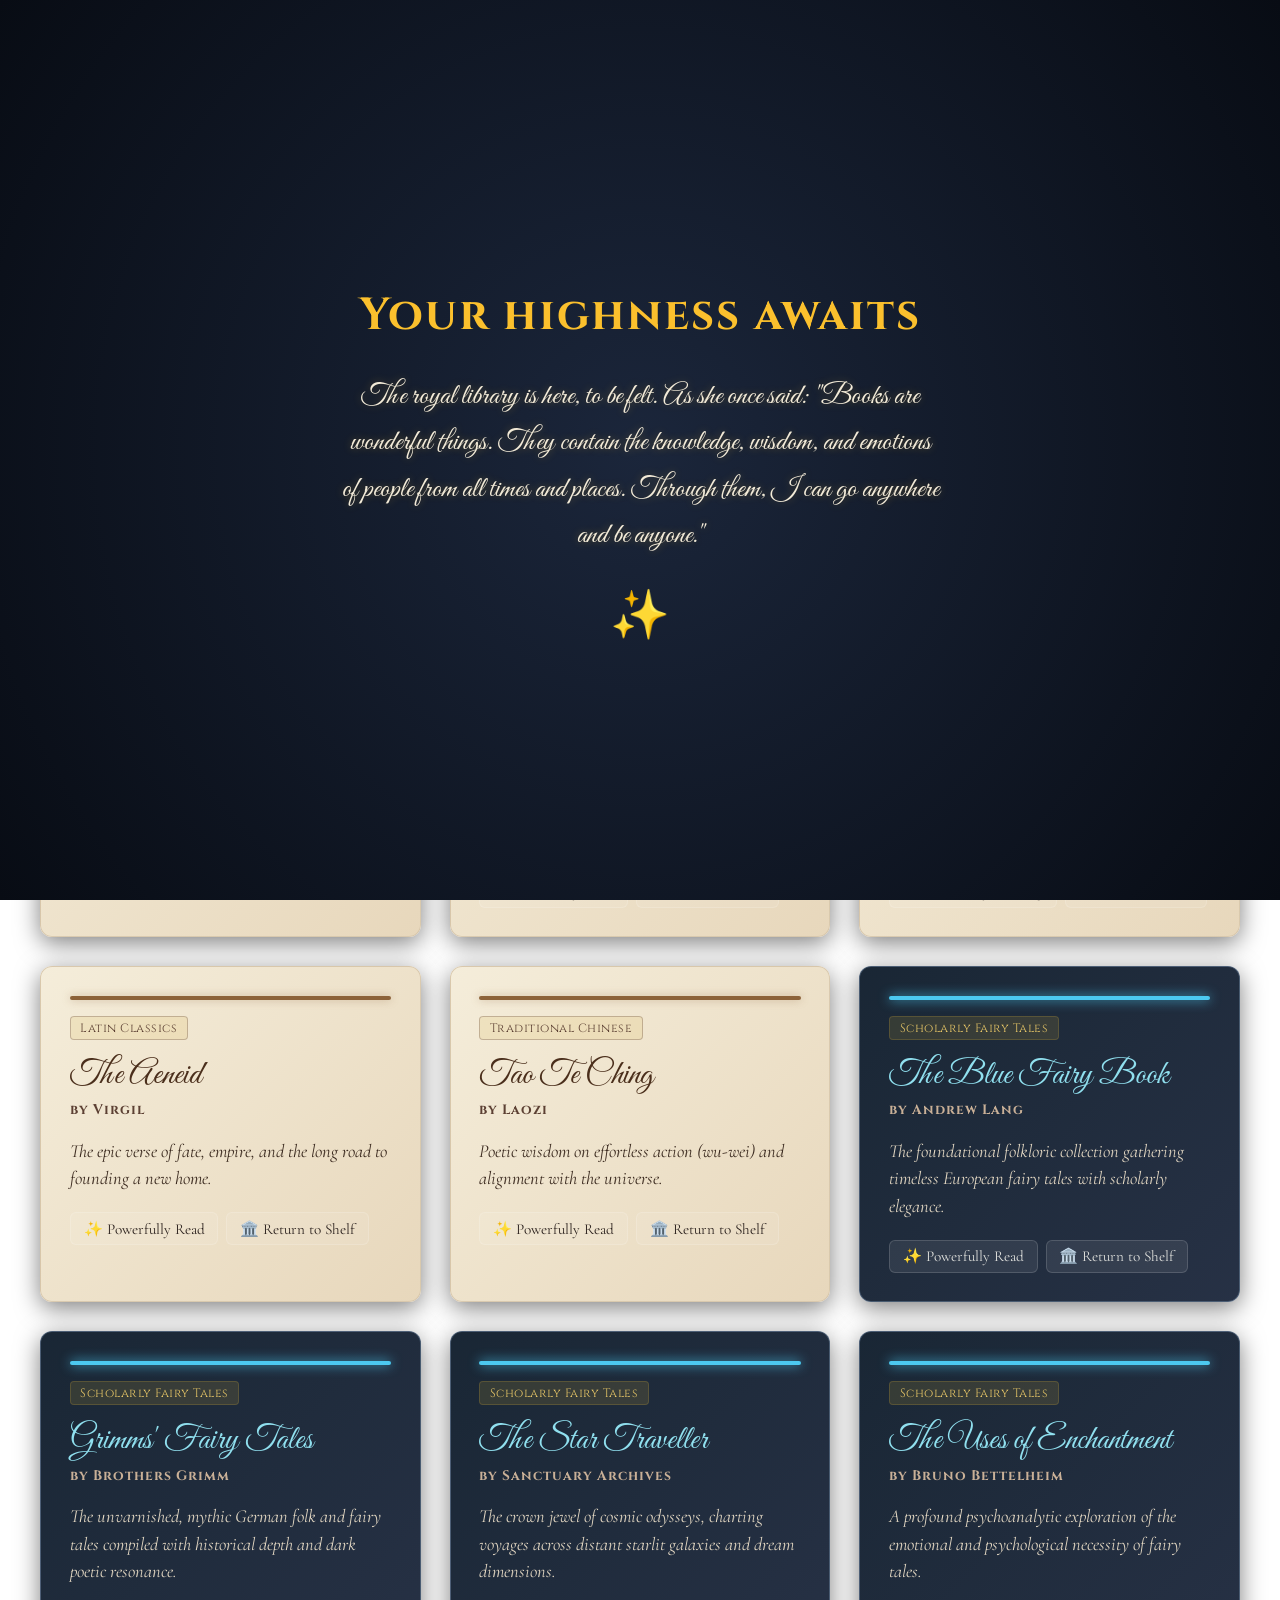
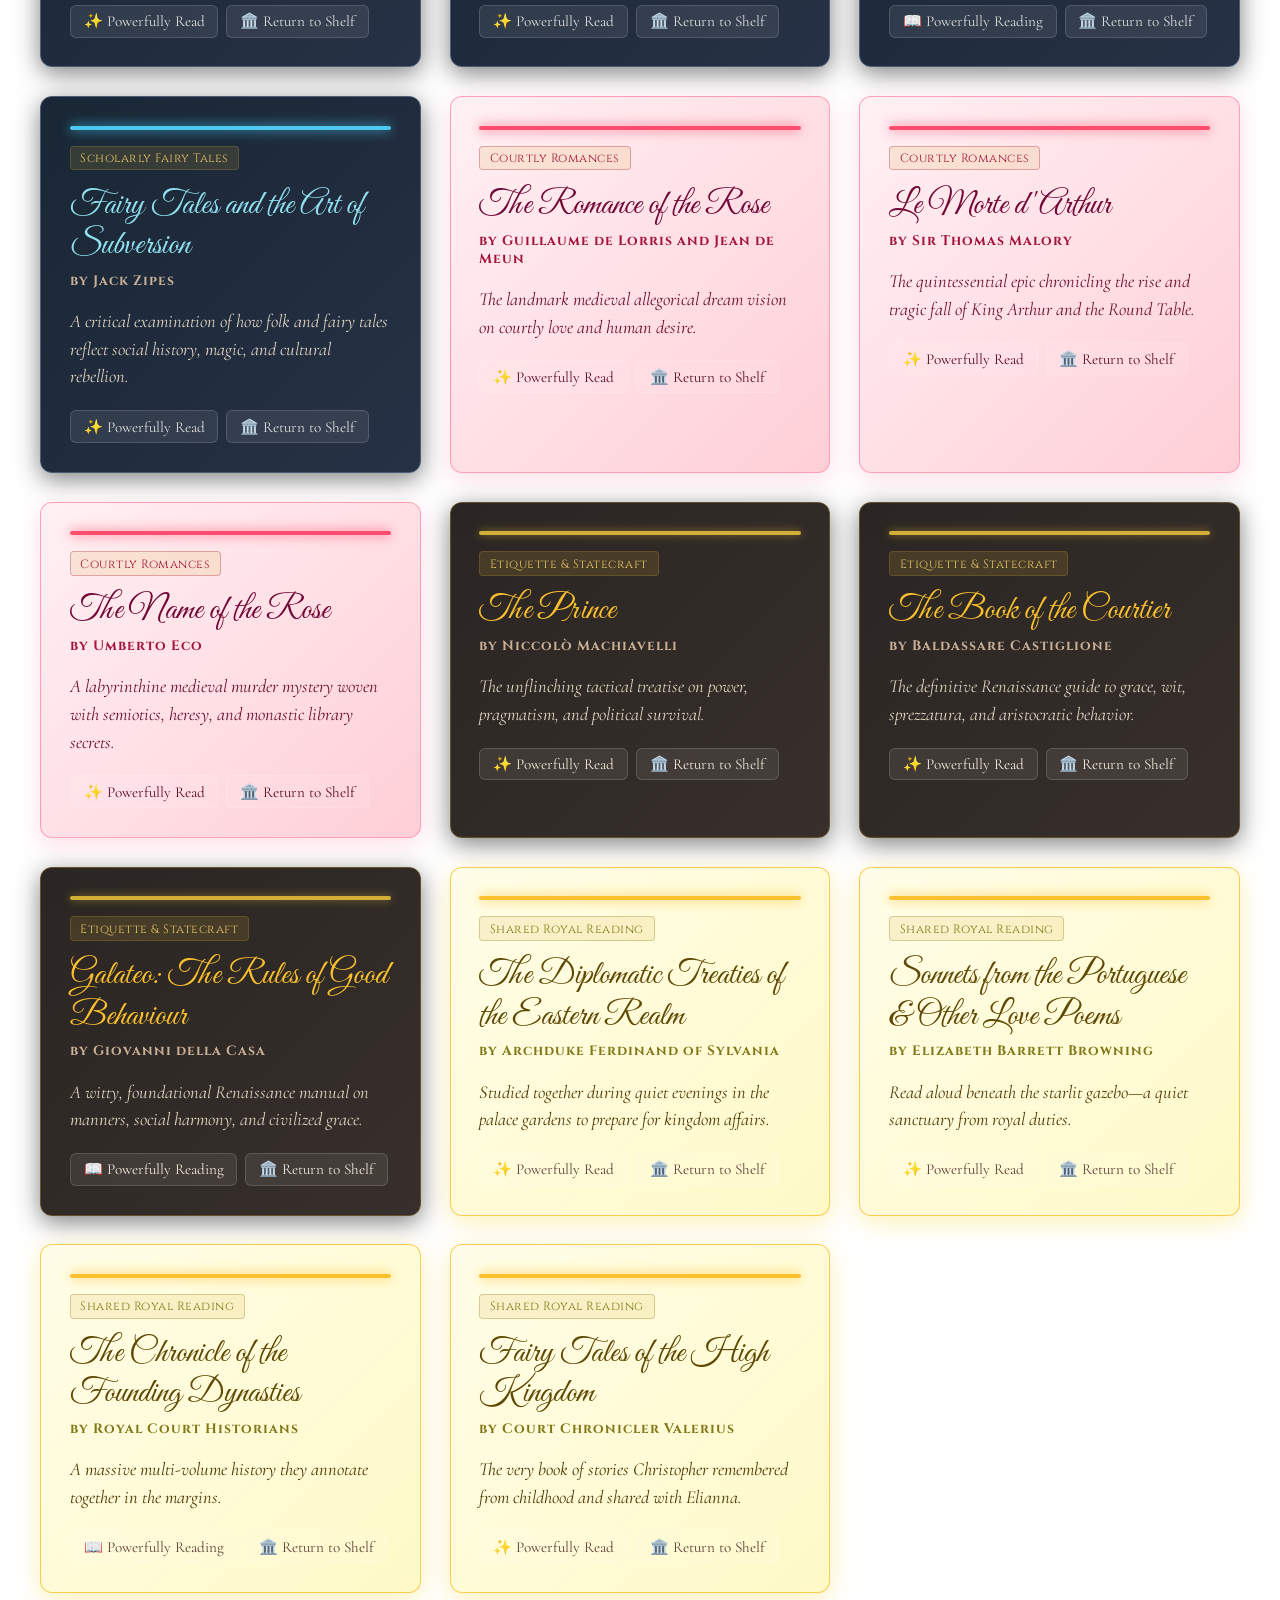
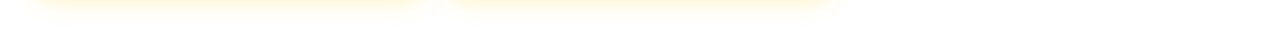
==== royalindex.html @ f9165682 "Add files via upload" ====
<!DOCTYPE html>
<html lang="en">
<head>
    <meta charset="UTF-8">
    <meta name="viewport" content="width=device-width, initial-scale=1.0">
    <title>The Royal Library - Bibliophile Princess Royal Library</title>
    <link rel="stylesheet" href="royalstyle.css">
</head>
<body>

    <!-- 🚪 The secret passage to the royal library -->
    <div id="threshold-portal" class="threshold-portal">
        <div class="portal-content">
            <h1 class="portal-title">Your highness awaits</h1>
            <p class="portal-subtitle">The royal library is here, to be felt. As she once said: "Books are wonderful things. They contain the knowledge, wisdom, and emotions of people from all times and places. Through them, I can go anywhere and be anyone."</p>
            <div class="portal-sigil">✨</div>
        </div>
    </div>

    <!-- 🏛️ Main Entrance to the Royal Library -->
    <header class="sanctuary-header">
        <div class="header-inner">
            <span class="sanctuary-badge">-bibliophile-princess-royal</span>
            <h1>The  ROYAL LIBRARY</h1>
            <p class="sanctuary-tagline">Where ancient scrolls, cosmic odysseys, courtly romances, and quiet royal readings rest in eternity.</p>
        </div>
    </header>

    <main class="sanctuary-main">
        <!-- Dynamic Book Grid Populated by royalibrary.js -->
        <div id="library" class="book-grid"></div>
    </main>

    <!-- Core Script -->
    <script src="royalibrary.js"></script>
</body>
</html>
---- royalstyle.css ----
/* =================================================================
   THE ROYAL LIBRARY - THE ROYAL WING OF STYLING: QUILL & MANUSCRIPT
   ================================================================= */

@import url('https://fonts.googleapis.com/css2?family=Great+Vibes&family=Cormorant+Garamond:ital,wght@0,400;0,600;1,400&family=Cinzel:wght@500;700&display=swap');

html, body {
    margin: 0;
    padding: 0;
    width: 100%;
    min-height: 100vh;
}

body {
    /* 👑⚔️ The Bloody Prince (Gold/Yellow Hair & Deep Blue Eyes) holding his Princess (Soft Pink Gown) */
    background: linear-gradient(
        180deg, 
        #0a1628 0%,    /* Prince Christopher's piercing blue eyes (deep royal sapphire) */
        #15243e 20%,   /* The royal uniform blending into the night */
        #e2b538 42%,   /* His radiant golden hair shining through the embrace */
        #fce8b2 48%,   /* The bright golden crown-light glinting */
        #ffb3c6 58%,   /* Elianna's iconic soft pink gown wrapping the center */
        #e07a93 75%,   /* The deep, warm rose of her dress against him */
        #131018 100%   /* The quiet, protective shadows of the library floor */
    );
    background-attachment: fixed;
    background-size: cover;
    color: #f3ebd8;
    font-family: 'Cormorant Garamond', 'Georgia', serif;
}

/* Threshold Portal Curtain */
.threshold-portal {
    position: fixed;
    top: 0;
    left: 0;
    width: 100vw;
    height: 100vh;
    background: radial-gradient(circle at center, #1b263b 0%, #080c14 100%);
    display: flex;
    justify-content: center;
    align-items: center;
    z-index: 9999;
    cursor: pointer;
    transition: opacity 0.8s ease, visibility 0.8s ease;
}

.threshold-portal.shattered {
    opacity: 0;
    visibility: hidden;
    pointer-events: none;
}

.portal-content {
    text-align: center;
    padding: 2rem;
    max-width: 600px;
}

.portal-title {
    font-family: 'Cinzel', serif;
    font-size: 2.8rem;
    color: #fbc02d;
    margin-bottom: 1rem;
    letter-spacing: 2px;
}

.portal-subtitle {
    font-family: 'Great Vibes', cursive;
    font-size: 1.8rem;
    line-height: 1.6;
    color: #f3ebd8;
    text-shadow: 0 0 8px rgba(251, 192, 45, 0.3);
}

.portal-sigil {
    font-size: 3rem;
    margin-top: 1.5rem;
}

/* Sanctuary Header */
.sanctuary-header {
    text-align: center;
    padding: 3.5rem 1rem 1.5rem;
    background: linear-gradient(180deg, rgba(27, 38, 59, 0.6) 0%, rgba(13, 18, 31, 0.2) 100%);
    border-bottom: 1px solid rgba(212, 175, 55, 0.2);
    box-shadow: 0 10px 30px rgba(0, 0, 0, 0.5);
}

.sanctuary-badge {
    background: #d4af37;
    color: #07090f;
    padding: 0.2rem 0.8rem;
    border-radius: 12px;
    font-size: 0.85rem;
    font-weight: bold;
    font-family: 'Cinzel', serif;
    letter-spacing: 1px;
    box-shadow: 0 0 10px rgba(212, 175, 55, 0.4);
}

.sanctuary-header h1 {
    font-family: 'Cinzel', serif;
    font-size: 2.5rem;
    letter-spacing: 1px;
    margin: 1rem 0 0.5rem;
    color: #fbc02d;
    text-shadow: 0 2px 10px rgba(251, 192, 45, 0.3);
}

.sanctuary-tagline {
    font-family: 'Great Vibes', cursive;
    font-size: 1.6rem;
    color: #e6c567;
    margin: 0;
}

/* Grid Layout */
.sanctuary-main {
    max-width: 1200px;
    margin: 2.5rem auto;
    padding: 0 1rem;
}

.book-grid {
    display: grid;
    grid-template-columns: repeat(auto-fill, minmax(280px, 1fr));
    gap: 1.8rem;
}

/* Base Book Card (Foreign Treasure Feel) */
.book-card {
    position: relative;
    border-radius: 12px;
    padding: 1.8rem;
    background: linear-gradient(135deg, rgba(31, 26, 23, 0.95), rgba(44, 36, 33, 0.95));
    color: #f3ebd8;
    border: 1px solid rgba(212, 175, 55, 0.3);
    box-shadow: 0 6px 25px rgba(0, 0, 0, 0.5);
    transition: transform 0.3s ease, box-shadow 0.3s ease;
    overflow: hidden;
}

.book-card:hover {
    transform: translateY(-5px);
    box-shadow: 0 12px 35px rgba(0, 0, 0, 0.7), 0 0 15px rgba(212, 175, 55, 0.2);
}

.book-card .book-spine-accent {
    height: 4px;
    width: 100%;
    margin-bottom: 1rem;
    border-radius: 2px;
    background: #d4af37;
    box-shadow: 0 0 8px rgba(212, 175, 55, 0.6);
}

/* 🖋️ Quill Handwriting Style applied to Book Titles & Notes */
.book-title {
    font-family: 'Great Vibes', cursive;
    font-size: 2.1rem;
    line-height: 1.2;
    margin: 0.4rem 0;
    color: #fbc02d;
    font-weight: normal;
}

.book-author {
    font-family: 'Cinzel', serif;
    font-size: 0.85rem;
    letter-spacing: 1px;
    color: #c9b097;
    margin: 0.4rem 0 1rem 0;
}

.book-notes {
    font-family: 'Cormorant Garamond', serif;
    font-style: italic;
    font-size: 1.15rem;
    line-height: 1.5;
    color: #e0d5c1;
    margin-bottom: 1.2rem;
}

.book-card .book-shelf-tag {
    background: rgba(212, 175, 55, 0.15);
    color: #e6c567;
    padding: 0.2rem 0.6rem;
    border-radius: 4px;
    font-family: 'Cinzel', serif;
    font-size: 0.75rem;
    letter-spacing: 0.5px;
    display: inline-block;
    margin-bottom: 0.5rem;
    border: 1px solid rgba(212, 175, 55, 0.2);
}

.book-actions {
    display: flex;
    gap: 0.5rem;
    margin-top: 1rem;
}

.status-btn, .delete-btn {
    background: rgba(255, 255, 255, 0.08);
    border: 1px solid rgba(255, 255, 255, 0.15);
    color: inherit;
    padding: 0.4rem 0.8rem;
    border-radius: 6px;
    cursor: pointer;
    font-family: 'Cormorant Garamond', serif;
    font-size: 0.95rem;
    transition: all 0.2s ease;
}

.status-btn:hover, .delete-btn:hover {
    background: rgba(212, 175, 55, 0.2);
    border-color: rgba(212, 175, 55, 0.4);
}

/* =================================================================
   WING THEME COLOR ACCENTS (Matched via data-shelf)
   ================================================================= */

/* 1. ✨ Special Galaxy Blue (Scholarly Fairy Tales / Star Traveller) */
.book-card[data-shelf="Scholarly Fairy Tales"] {
    background: linear-gradient(135deg, rgba(13, 27, 42, 0.95), rgba(27, 38, 59, 0.95));
    border-color: rgba(119, 141, 169, 0.5);
    color: #e0e1dd;
}
.book-card[data-shelf="Scholarly Fairy Tales"] .book-spine-accent {
    background: #4cc9f0;
    box-shadow: 0 0 12px #4cc9f0;
}
.book-card[data-shelf="Scholarly Fairy Tales"] .book-title {
    color: #90e0ef;
}

/* 2. 📜 Papyrus & Ancient Scroll (Ancient, Latin, Greek, Chinese Classics) */
.book-card[data-shelf="Ancient Classics"],
.book-card[data-shelf="Latin Classics"],
.book-card[data-shelf="Ancient Greek"],
.book-card[data-shelf="Traditional Chinese"] {
    background: linear-gradient(135deg, rgba(244, 236, 216, 0.95), rgba(230, 213, 184, 0.95));
    color: #2c221e;
    border-color: rgba(212, 194, 165, 0.8);
}
.book-card[data-shelf="Ancient Classics"] .book-spine-accent,
.book-card[data-shelf="Latin Classics"] .book-spine-accent,
.book-card[data-shelf="Ancient Greek"] .book-spine-accent,
.book-card[data-shelf="Traditional Chinese"] .book-spine-accent {
    background: #8c6239;
    box-shadow: 0 0 8px rgba(140, 98, 57, 0.4);
}
.book-card[data-shelf="Ancient Classics"] .book-title,
.book-card[data-shelf="Latin Classics"] .book-title,
.book-card[data-shelf="Ancient Greek"] .book-title,
.book-card[data-shelf="Traditional Chinese"] .book-title {
    color: #4a2e1b;
}
.book-card[data-shelf="Ancient Classics"] .book-author,
.book-card[data-shelf="Latin Classics"] .book-author,
.book-card[data-shelf="Ancient Greek"] .book-author,
.book-card[data-shelf="Traditional Chinese"] .book-author,
.book-card[data-shelf="Ancient Classics"] .book-shelf-tag,
.book-card[data-shelf="Latin Classics"] .book-shelf-tag,
.book-card[data-shelf="Ancient Greek"] .book-shelf-tag,
.book-card[data-shelf="Traditional Chinese"] .book-shelf-tag {
    color: #5c4033;
    border-color: rgba(92, 64, 51, 0.3);
}
.book-card[data-shelf="Ancient Classics"] .book-notes,
.book-card[data-shelf="Latin Classics"] .book-notes,
.book-card[data-shelf="Ancient Greek"] .book-notes,
.book-card[data-shelf="Traditional Chinese"] .book-notes {
    color: #3d2c21;
}

/* 3. 🌸 Soft Glow Enchanting Pink (Courtly Romances) */
.book-card[data-shelf="Courtly Romances"] {
    background: linear-gradient(135deg, rgba(255, 240, 243, 0.95), rgba(255, 204, 213, 0.95));
    color: #590d22;
    border-color: rgba(255, 143, 171, 0.8);
    box-shadow: 0 6px 25px rgba(255, 143, 171, 0.3);
}
.book-card[data-shelf="Courtly Romances"] .book-spine-accent {
    background: #ff4d6d;
    box-shadow: 0 0 12px #ff4d6d;
}
.book-card[data-shelf="Courtly Romances"] .book-title {
    color: #720937;
}
.book-card[data-shelf="Courtly Romances"] .book-author,
.book-card[data-shelf="Courtly Romances"] .book-shelf-tag {
    color: #a4133c;
    border-color: rgba(164, 19, 60, 0.3);
}
.book-card[data-shelf="Courtly Romances"] .book-notes {
    color: #6b122f;
}

/* 4. 👑 Radiant Royal Yellow (Shared Royal Reading with Prince Christopher) */
.book-card[data-shelf="Shared Royal Reading"] {
    background: linear-gradient(135deg, rgba(255, 253, 231, 0.95), rgba(255, 249, 196, 0.95));
    color: #5d4037;
    border-color: rgba(251, 192, 45, 0.8);
    box-shadow: 0 6px 25px rgba(253, 216, 53, 0.35);
}
.book-card[data-shelf="Shared Royal Reading"] .book-spine-accent {
    background: #fbc02d;
    box-shadow: 0 0 12px #fbc02d;
}
.book-card[data-shelf="Shared Royal Reading"] .book-title {
    color: #5f4802;
}
.book-card[data-shelf="Shared Royal Reading"] .book-author,
.book-card[data-shelf="Shared Royal Reading"] .book-shelf-tag {
    color: #827717;
    border-color: rgba(130, 119, 23, 0.3);
}
.book-card[data-shelf="Shared Royal Reading"] .book-notes {
    color: #4e3805;
}
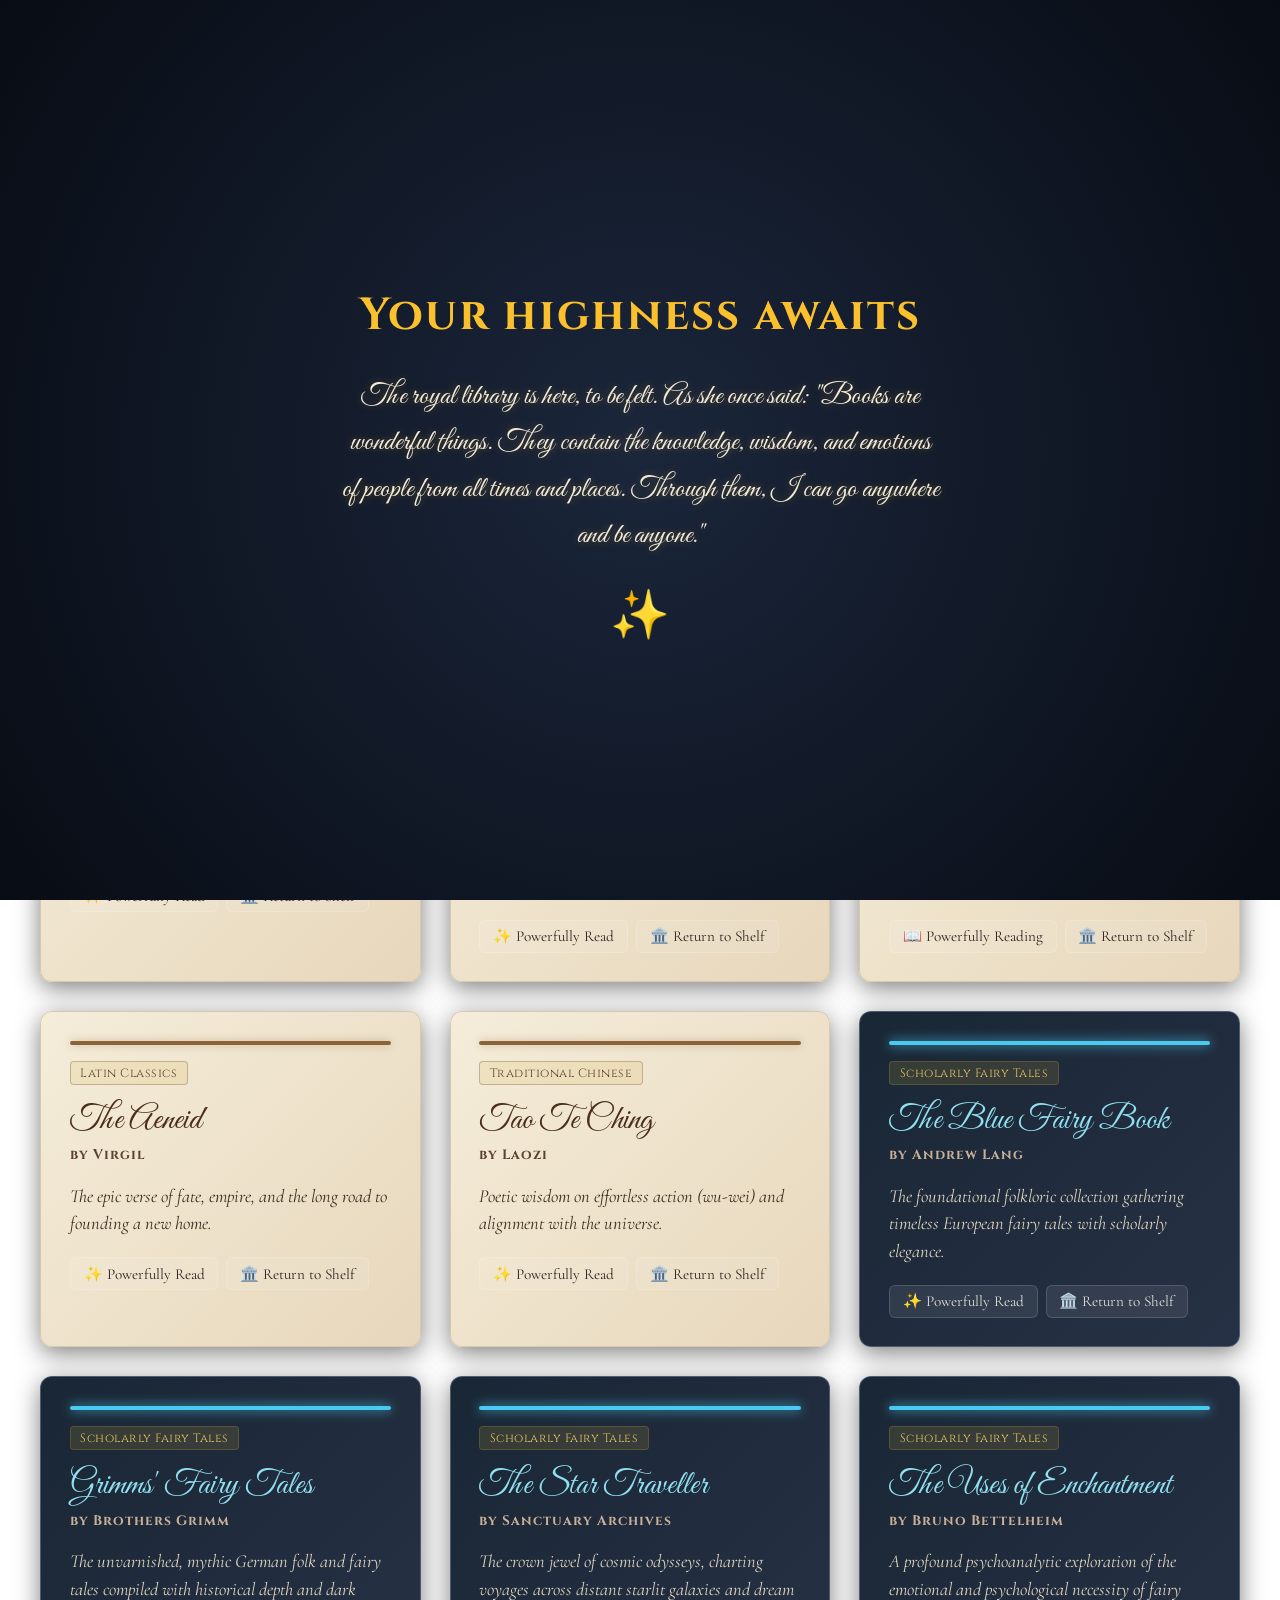
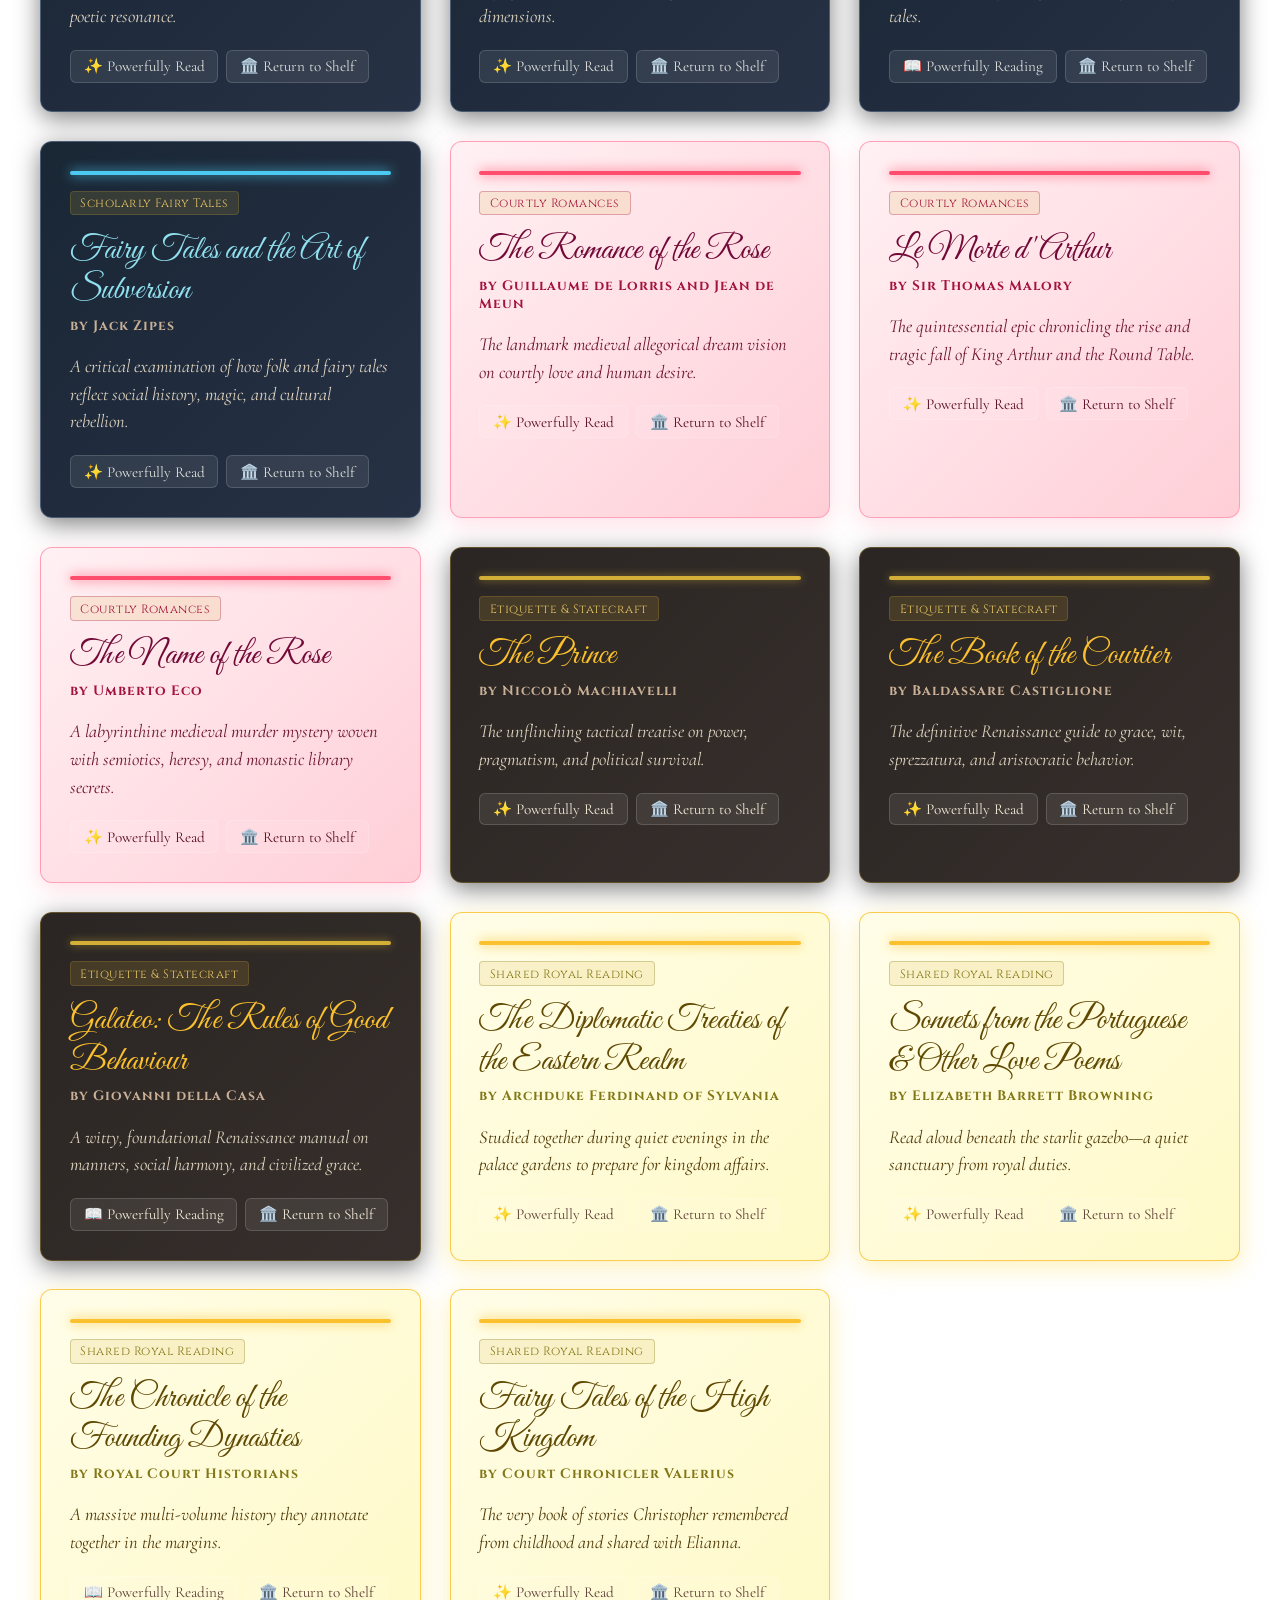
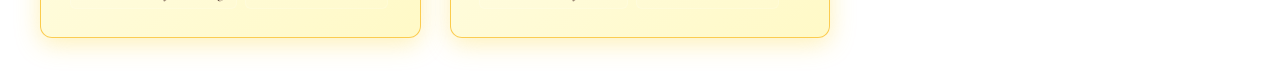
==== commit 36f2f7da: "Refining + ReadME" ====
--- a/royalindex.html
+++ b/royalindex.html
@@ -20,11 +20,62 @@
     <!-- 🏛️ Main Entrance to the Royal Library -->
     <header class="sanctuary-header">
         <div class="header-inner">
-            <span class="sanctuary-badge">-bibliophile-princess-royal</span>
-            <h1>The  ROYAL LIBRARY</h1>
+            <span class="sanctuary-badge">v11-bibliophile-princess-royal</span>
+            <h1>The Library of Our Dreams</h1>
             <p class="sanctuary-tagline">Where ancient scrolls, cosmic odysseys, courtly romances, and quiet royal readings rest in eternity.</p>
+            
+            <!-- 🖋️ Scribe & Export Action Buttons -->
+            <div class="header-actions" style="margin-top: 1.5rem; display: flex; justify-content: center; gap: 1rem; flex-wrap: wrap;">
+                <button id="open-scribe-btn" class="scribe-trigger-btn">✨ Inscribe a New Volume</button>
+                <button id="export-library-btn" class="scribe-trigger-btn export-btn">📜 Export Archives</button>
+            </div>
         </div>
     </header>
+
+    <!-- 📜 Add Volume Modal / Form Overlay -->
+    <div id="scribe-modal" class="scribe-modal-overlay" style="display: none;">
+        <div class="scribe-modal-content">
+            <h2 class="scribe-modal-title">Inscribe to the Archives</h2>
+            <form id="add-volume-form">
+                <div class="form-group">
+                    <label for="book-title">Volume Title</label>
+                    <input type="text" id="book-title" required placeholder="e.g., The Secret History of Sylvania">
+                </div>
+                <div class="form-group">
+                    <label for="book-author">Author / Scribe</label>
+                    <input type="text" id="book-author" required placeholder="e.g., Court Chronicler">
+                </div>
+                <div class="form-group">
+                    <label for="book-shelf">Royal Wing / Shelf</label>
+                    <select id="book-shelf" required>
+                        <option value="Ancient Classics">Ancient Classics</option>
+                        <option value="Latin Classics">Latin Classics</option>
+                        <option value="Ancient Greek">Ancient Greek</option>
+                        <option value="Traditional Chinese">Traditional Chinese</option>
+                        <option value="Scholarly Fairy Tales">Scholarly Fairy Tales</option>
+                        <option value="Courtly Romances">Courtly Romances</option>
+                        <option value="Etiquette & Statecraft">Etiquette & Statecraft</option>
+                        <option value="Shared Royal Reading">Shared Royal Reading with Prince Christopher</option>
+                    </select>
+                </div>
+                <div class="form-group">
+                    <label for="book-status">Reading State</label>
+                    <select id="book-status" required>
+                        <option value="powerfully-read">✨ Powerfully Read</option>
+                        <option value="powerfully-reading">📖 Powerfully Reading</option>
+                    </select>
+                </div>
+                <div class="form-group">
+                    <label for="book-notes">Manuscript Notes</label>
+                    <textarea id="book-notes" rows="3" placeholder="Write personal marginalia or impressions..."></textarea>
+                </div>
+                <div class="scribe-modal-actions">
+                    <button type="submit" class="submit-scribe-btn">Seal in Archives</button>
+                    <button type="button" id="close-scribe-btn" class="cancel-scribe-btn">Return</button>
+                </div>
+            </form>
+        </div>
+    </div>
 
     <main class="sanctuary-main">
         <!-- Dynamic Book Grid Populated by royalibrary.js -->
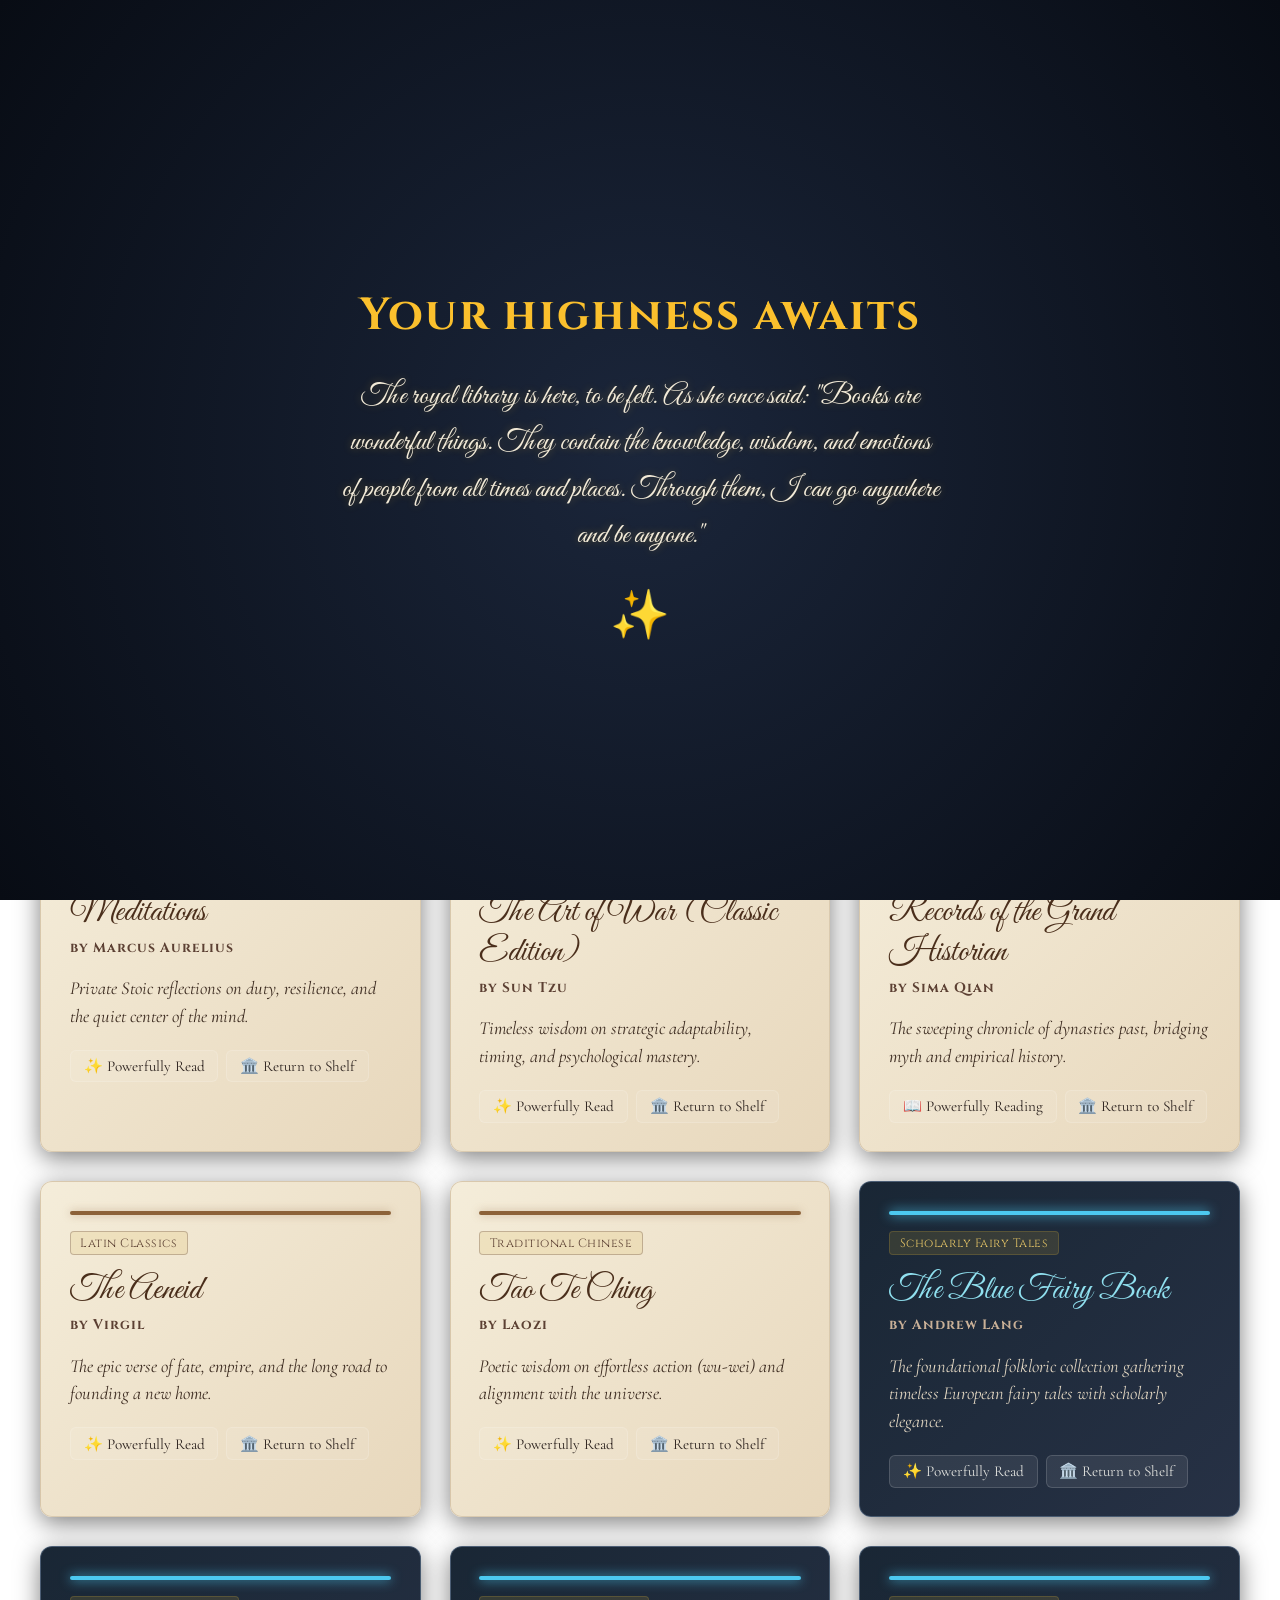
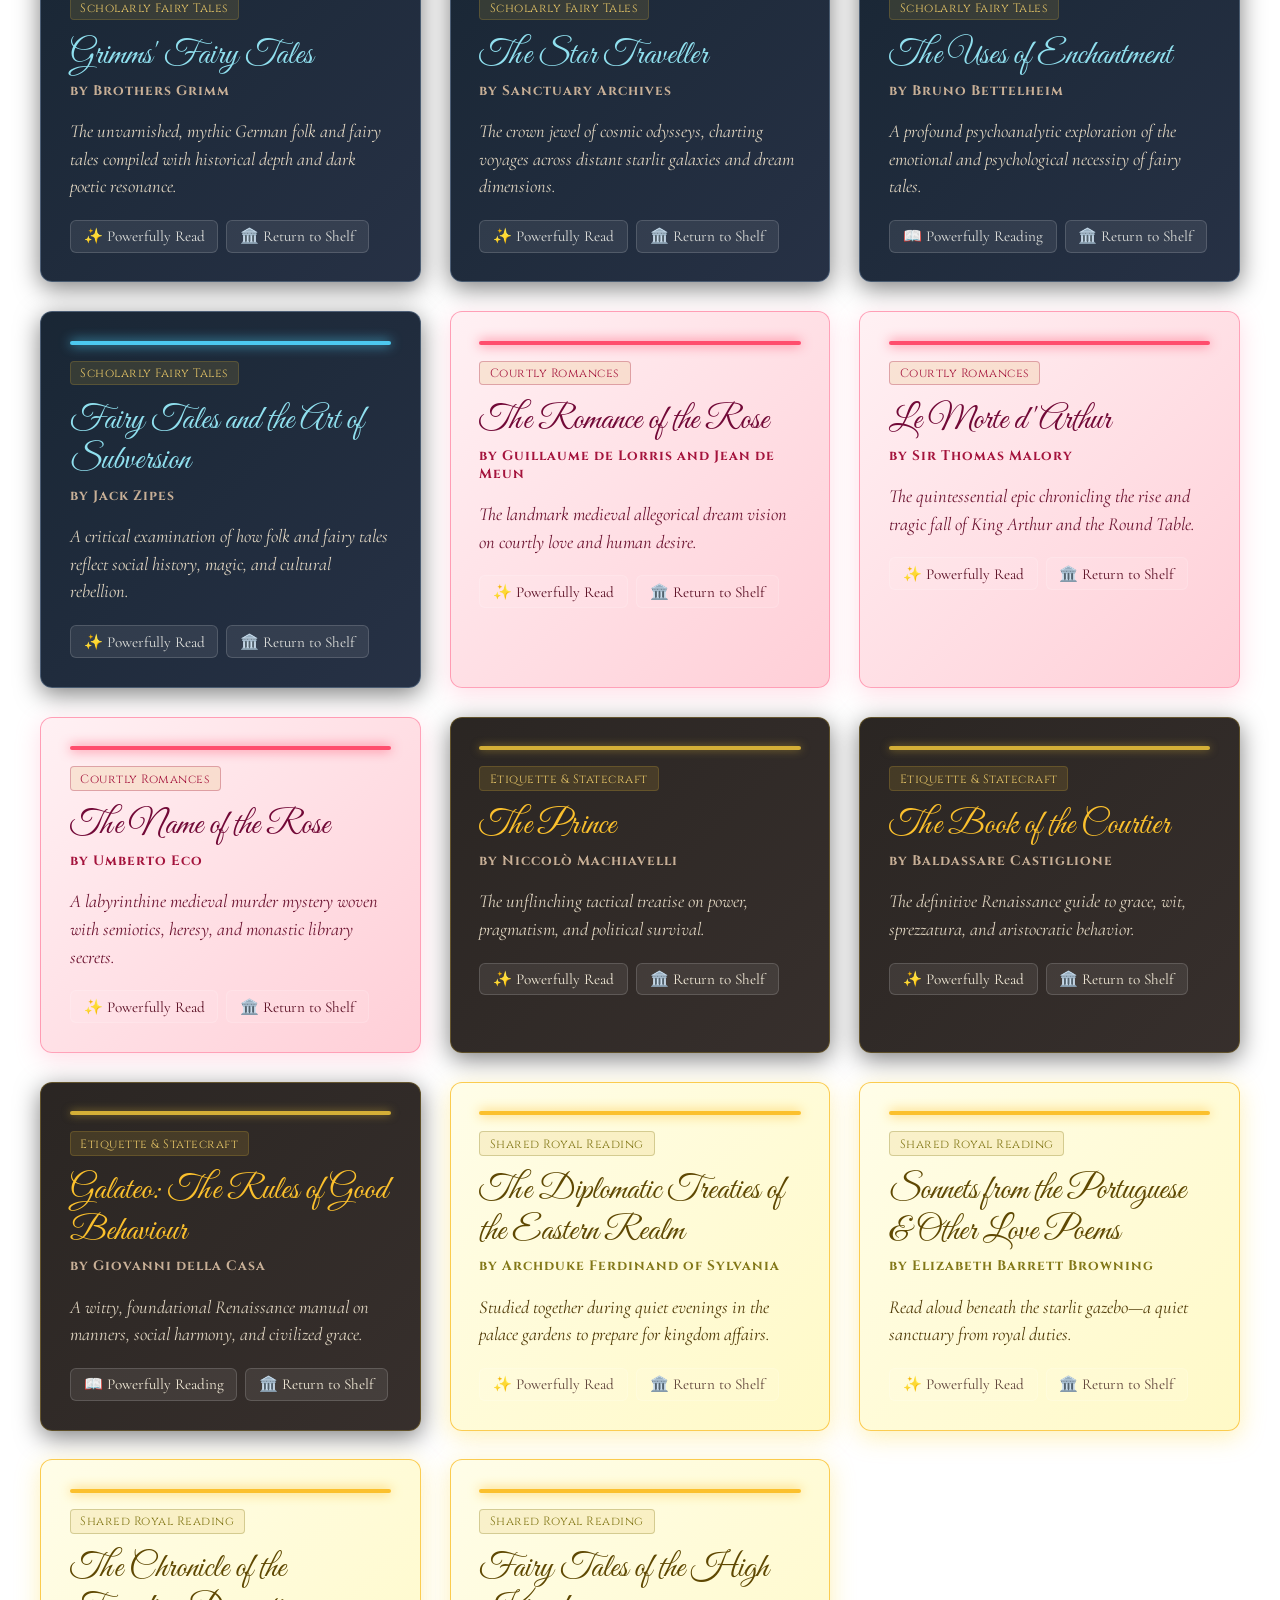
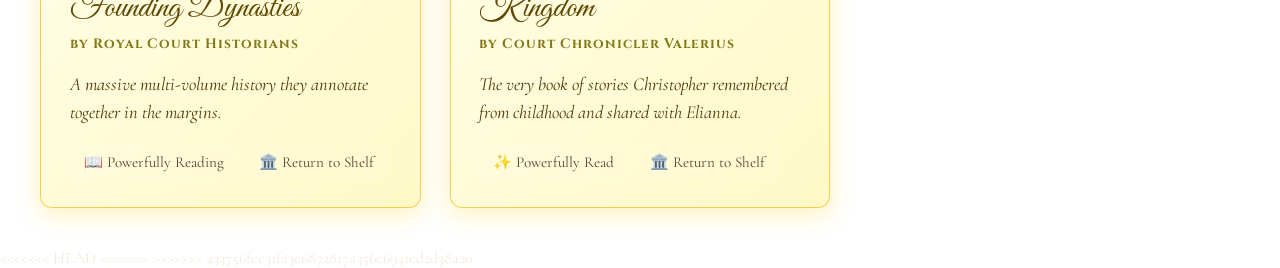
==== commit 8a22a72a: "Align filename to royalindex.html and finalize refactor" ====
--- a/royalindex.html
+++ b/royalindex.html
@@ -4,7 +4,11 @@
     <meta charset="UTF-8">
     <meta name="viewport" content="width=device-width, initial-scale=1.0">
     <title>The Royal Library - Bibliophile Princess Royal Library</title>
+<<<<<<< HEAD
+    <link rel="stylesheet" href="style.css">
+=======
     <link rel="stylesheet" href="royalstyle.css">
+>>>>>>> 433756fcc31fa3e6872817a356e6941cd2d38a20
 </head>
 <body>
 
@@ -18,11 +22,16 @@
     </div>
 
     <!-- 🏛️ Main Entrance to the Royal Library -->
-    <header class="sanctuary-header">
+    <header class="royal-header">
         <div class="header-inner">
-            <span class="sanctuary-badge">v11-bibliophile-princess-royal</span>
+            <span class="royal-badge">v11-bibliophile-princess-royal</span>
+<<<<<<< HEAD
+            <h1>The  ROYAL LIBRARY</h1>
+            <p class="royal-tagline">Reading makes me feel like I'm escaping to a world of endless possibilities.".</p>
+=======
             <h1>The Library of Our Dreams</h1>
-            <p class="sanctuary-tagline">Where ancient scrolls, cosmic odysseys, courtly romances, and quiet royal readings rest in eternity.</p>
+            <p class="royal-tagline">Where ancient scrolls, cosmic odysseys, courtly romances, and quiet royal readings rest in eternity.</p>
+>>>>>>> 433756fcc31fa3e6872817a356e6941cd2d38a20
             
             <!-- 🖋️ Scribe & Export Action Buttons -->
             <div class="header-actions" style="margin-top: 1.5rem; display: flex; justify-content: center; gap: 1rem; flex-wrap: wrap;">
@@ -77,12 +86,16 @@
         </div>
     </div>
 
-    <main class="sanctuary-main">
+    <main class="royal-main">
         <!-- Dynamic Book Grid Populated by royalibrary.js -->
         <div id="library" class="book-grid"></div>
     </main>
 
     <!-- Core Script -->
+<<<<<<< HEAD
+    <script src="refractor.js"></script>
+=======
     <script src="royalibrary.js"></script>
+>>>>>>> 433756fcc31fa3e6872817a356e6941cd2d38a20
 </body>
 </html>
--- a/style.css
+++ b/style.css
@@ -0,0 +1,323 @@
+/* =================================================================
+   THE ROYAL LIBRARY - THE ROYAL WING OF STYLING: QUILL & MANUSCRIPT
+   ================================================================= */
+
+@import url('https://fonts.googleapis.com/css2?family=Great+Vibes&family=Cormorant+Garamond:ital,wght@0,400;0,600;1,400&family=Cinzel:wght@500;700&display=swap');
+
+html, body {
+    margin: 0;
+    padding: 0;
+    width: 100%;
+    min-height: 100vh;
+}
+
+body {
+    /* 👑⚔️ The Bloody Prince (Gold/Yellow Hair & Deep Blue Eyes) holding his Princess (Soft Pink Gown) */
+    background: linear-gradient(
+        180deg, 
+        #0a1628 0%,    /* Prince Christopher's piercing blue eyes (deep royal sapphire) */
+        #15243e 20%,   /* The royal uniform blending into the night */
+        #e2b538 42%,   /* His radiant golden hair shining through the embrace */
+        #fce8b2 48%,   /* The bright golden crown-light glinting */
+        #ffb3c6 58%,   /* Elianna's iconic soft pink gown wrapping the center */
+        #e07a93 75%,   /* The deep, warm rose of her dress against him */
+        #131018 100%   /* The quiet, protective shadows of the library floor */
+    );
+    background-attachment: fixed;
+    background-size: cover;
+    color: #f3ebd8;
+    font-family: 'Cormorant Garamond', 'Georgia', serif;
+}
+
+/* Threshold Portal Curtain */
+.threshold-portal {
+    position: fixed;
+    top: 0;
+    left: 0;
+    width: 100vw;
+    height: 100vh;
+    background: radial-gradient(circle at center, #1b263b 0%, #080c14 100%);
+    display: flex;
+    justify-content: center;
+    align-items: center;
+    z-index: 9999;
+    cursor: pointer;
+    transition: opacity 0.8s ease, visibility 0.8s ease;
+}
+
+.threshold-portal.shattered {
+    opacity: 0;
+    visibility: hidden;
+    pointer-events: none;
+}
+
+.portal-content {
+    text-align: center;
+    padding: 2rem;
+    max-width: 600px;
+}
+
+.portal-title {
+    font-family: 'Cinzel', serif;
+    font-size: 2.8rem;
+    color: #fbc02d;
+    margin-bottom: 1rem;
+    letter-spacing: 2px;
+}
+
+.portal-subtitle {
+    font-family: 'Great Vibes', cursive;
+    font-size: 1.8rem;
+    line-height: 1.6;
+    color: #f3ebd8;
+    text-shadow: 0 0 8px rgba(251, 192, 45, 0.3);
+}
+
+.portal-sigil {
+    font-size: 3rem;
+    margin-top: 1.5rem;
+}
+
+/* Royal Header */
+.royal-header {
+    text-align: center;
+    padding: 3.5rem 1rem 1.5rem;
+    background: linear-gradient(180deg, rgba(27, 38, 59, 0.6) 0%, rgba(13, 18, 31, 0.2) 100%);
+    border-bottom: 1px solid rgba(212, 175, 55, 0.2);
+    box-shadow: 0 10px 30px rgba(0, 0, 0, 0.5);
+}
+
+.royal-badge {
+    background: #d4af37;
+    color: #07090f;
+    padding: 0.2rem 0.8rem;
+    border-radius: 12px;
+    font-size: 0.85rem;
+    font-weight: bold;
+    font-family: 'Cinzel', serif;
+    letter-spacing: 1px;
+    box-shadow: 0 0 10px rgba(212, 175, 55, 0.4);
+}
+
+.royal-header h1 {
+    font-family: 'Cinzel', serif;
+    font-size: 2.5rem;
+    letter-spacing: 1px;
+    margin: 1rem 0 0.5rem;
+    color: #fbc02d;
+    text-shadow: 0 2px 10px rgba(251, 192, 45, 0.3);
+}
+
+.royal-tagline {
+    font-family: 'Great Vibes', cursive;
+    font-size: 1.6rem;
+    color: #e6c567;
+    margin: 0;
+}
+
+/* Grid Layout */
+.royal-main {
+    max-width: 1200px;
+    margin: 2.5rem auto;
+    padding: 0 1rem;
+}
+
+.book-grid {
+    display: grid;
+    grid-template-columns: repeat(auto-fill, minmax(280px, 1fr));
+    gap: 1.8rem;
+}
+
+/* Base Book Card (Foreign Treasure Feel) */
+.book-card {
+    position: relative;
+    border-radius: 12px;
+    padding: 1.8rem;
+    background: linear-gradient(135deg, rgba(31, 26, 23, 0.95), rgba(44, 36, 33, 0.95));
+    color: #f3ebd8;
+    border: 1px solid rgba(212, 175, 55, 0.3);
+    box-shadow: 0 6px 25px rgba(0, 0, 0, 0.5);
+    transition: transform 0.3s ease, box-shadow 0.3s ease;
+    overflow: hidden;
+}
+
+.book-card:hover {
+    transform: translateY(-5px);
+    box-shadow: 0 12px 35px rgba(0, 0, 0, 0.7), 0 0 15px rgba(212, 175, 55, 0.2);
+}
+
+.book-card .book-spine-accent {
+    height: 4px;
+    width: 100%;
+    margin-bottom: 1rem;
+    border-radius: 2px;
+    background: #d4af37;
+    box-shadow: 0 0 8px rgba(212, 175, 55, 0.6);
+}
+
+/* 🖋️ Quill Handwriting Style applied to Book Titles & Notes */
+.book-title {
+    font-family: 'Great Vibes', cursive;
+    font-size: 2.1rem;
+    line-height: 1.2;
+    margin: 0.4rem 0;
+    color: #fbc02d;
+    font-weight: normal;
+}
+
+.book-author {
+    font-family: 'Cinzel', serif;
+    font-size: 0.85rem;
+    letter-spacing: 1px;
+    color: #c9b097;
+    margin: 0.4rem 0 1rem 0;
+}
+
+.book-notes {
+    font-family: 'Cormorant Garamond', serif;
+    font-style: italic;
+    font-size: 1.15rem;
+    line-height: 1.5;
+    color: #e0d5c1;
+    margin-bottom: 1.2rem;
+}
+
+.book-card .book-shelf-tag {
+    background: rgba(212, 175, 55, 0.15);
+    color: #e6c567;
+    padding: 0.2rem 0.6rem;
+    border-radius: 4px;
+    font-family: 'Cinzel', serif;
+    font-size: 0.75rem;
+    letter-spacing: 0.5px;
+    display: inline-block;
+    margin-bottom: 0.5rem;
+    border: 1px solid rgba(212, 175, 55, 0.2);
+}
+
+.book-actions {
+    display: flex;
+    gap: 0.5rem;
+    margin-top: 1rem;
+}
+
+.status-btn, .delete-btn {
+    background: rgba(255, 255, 255, 0.08);
+    border: 1px solid rgba(255, 255, 255, 0.15);
+    color: inherit;
+    padding: 0.4rem 0.8rem;
+    border-radius: 6px;
+    cursor: pointer;
+    font-family: 'Cormorant Garamond', serif;
+    font-size: 0.95rem;
+    transition: all 0.2s ease;
+}
+
+.status-btn:hover, .delete-btn:hover {
+    background: rgba(212, 175, 55, 0.2);
+    border-color: rgba(212, 175, 55, 0.4);
+}
+
+/* =================================================================
+   WING THEME COLOR ACCENTS (Matched via data-shelf)
+   ================================================================= */
+
+/* 1. ✨ Special Galaxy Blue (Scholarly Fairy Tales / Star Traveller) */
+.book-card[data-shelf="Scholarly Fairy Tales"] {
+    background: linear-gradient(135deg, rgba(13, 27, 42, 0.95), rgba(27, 38, 59, 0.95));
+    border-color: rgba(119, 141, 169, 0.5);
+    color: #e0e1dd;
+}
+.book-card[data-shelf="Scholarly Fairy Tales"] .book-spine-accent {
+    background: #4cc9f0;
+    box-shadow: 0 0 12px #4cc9f0;
+}
+.book-card[data-shelf="Scholarly Fairy Tales"] .book-title {
+    color: #90e0ef;
+}
+
+/* 2. 📜 Papyrus & Ancient Scroll (Ancient, Latin, Greek, Chinese Classics) */
+.book-card[data-shelf="Ancient Classics"],
+.book-card[data-shelf="Latin Classics"],
+.book-card[data-shelf="Ancient Greek"],
+.book-card[data-shelf="Traditional Chinese"] {
+    background: linear-gradient(135deg, rgba(244, 236, 216, 0.95), rgba(230, 213, 184, 0.95));
+    color: #2c221e;
+    border-color: rgba(212, 194, 165, 0.8);
+}
+.book-card[data-shelf="Ancient Classics"] .book-spine-accent,
+.book-card[data-shelf="Latin Classics"] .book-spine-accent,
+.book-card[data-shelf="Ancient Greek"] .book-spine-accent,
+.book-card[data-shelf="Traditional Chinese"] .book-spine-accent {
+    background: #8c6239;
+    box-shadow: 0 0 8px rgba(140, 98, 57, 0.4);
+}
+.book-card[data-shelf="Ancient Classics"] .book-title,
+.book-card[data-shelf="Latin Classics"] .book-title,
+.book-card[data-shelf="Ancient Greek"] .book-title,
+.book-card[data-shelf="Traditional Chinese"] .book-title {
+    color: #4a2e1b;
+}
+.book-card[data-shelf="Ancient Classics"] .book-author,
+.book-card[data-shelf="Latin Classics"] .book-author,
+.book-card[data-shelf="Ancient Greek"] .book-author,
+.book-card[data-shelf="Traditional Chinese"] .book-author,
+.book-card[data-shelf="Ancient Classics"] .book-shelf-tag,
+.book-card[data-shelf="Latin Classics"] .book-shelf-tag,
+.book-card[data-shelf="Ancient Greek"] .book-shelf-tag,
+.book-card[data-shelf="Traditional Chinese"] .book-shelf-tag {
+    color: #5c4033;
+    border-color: rgba(92, 64, 51, 0.3);
+}
+.book-card[data-shelf="Ancient Classics"] .book-notes,
+.book-card[data-shelf="Latin Classics"] .book-notes,
+.book-card[data-shelf="Ancient Greek"] .book-notes,
+.book-card[data-shelf="Traditional Chinese"] .book-notes {
+    color: #3d2c21;
+}
+
+/* 3. 🌸 Soft Glow Enchanting Pink (Courtly Romances) */
+.book-card[data-shelf="Courtly Romances"] {
+    background: linear-gradient(135deg, rgba(255, 240, 243, 0.95), rgba(255, 204, 213, 0.95));
+    color: #590d22;
+    border-color: rgba(255, 143, 171, 0.8);
+    box-shadow: 0 6px 25px rgba(255, 143, 171, 0.3);
+}
+.book-card[data-shelf="Courtly Romances"] .book-spine-accent {
+    background: #ff4d6d;
+    box-shadow: 0 0 12px #ff4d6d;
+}
+.book-card[data-shelf="Courtly Romances"] .book-title {
+    color: #720937;
+}
+.book-card[data-shelf="Courtly Romances"] .book-author,
+.book-card[data-shelf="Courtly Romances"] .book-shelf-tag {
+    color: #a4133c;
+    border-color: rgba(164, 19, 60, 0.3);
+}
+.book-card[data-shelf="Courtly Romances"] .book-notes {
+    color: #6b122f;
+}
+
+/* 4. 👑 Radiant Royal Yellow (Shared Royal Reading with Prince Christopher) */
+.book-card[data-shelf="Shared Royal Reading"] {
+    background: linear-gradient(135deg, rgba(255, 253, 231, 0.95), rgba(255, 249, 196, 0.95));
+    color: #5d4037;
+    border-color: rgba(251, 192, 45, 0.8);
+    box-shadow: 0 6px 25px rgba(253, 216, 53, 0.35);
+}
+.book-card[data-shelf="Shared Royal Reading"] .book-spine-accent {
+    background: #fbc02d;
+    box-shadow: 0 0 12px #fbc02d;
+}
+.book-card[data-shelf="Shared Royal Reading"] .book-title {
+    color: #5f4802;
+}
+.book-card[data-shelf="Shared Royal Reading"] .book-author,
+.book-card[data-shelf="Shared Royal Reading"] .book-shelf-tag {
+    color: #827717;
+    border-color: rgba(130, 119, 23, 0.3);
+}
+.book-card[data-shelf="Shared Royal Reading"] .book-notes {
+    color: #4e3805;
+}
--- a/royalstyle.css
+++ b/royalstyle.css
@@ -78,8 +78,8 @@
     margin-top: 1.5rem;
 }
 
-/* Sanctuary Header */
-.sanctuary-header {
+/* Royal Header */
+.royal-header {
     text-align: center;
     padding: 3.5rem 1rem 1.5rem;
     background: linear-gradient(180deg, rgba(27, 38, 59, 0.6) 0%, rgba(13, 18, 31, 0.2) 100%);
@@ -87,7 +87,7 @@
     box-shadow: 0 10px 30px rgba(0, 0, 0, 0.5);
 }
 
-.sanctuary-badge {
+.royal-badge {
     background: #d4af37;
     color: #07090f;
     padding: 0.2rem 0.8rem;
@@ -99,7 +99,7 @@
     box-shadow: 0 0 10px rgba(212, 175, 55, 0.4);
 }
 
-.sanctuary-header h1 {
+.royal-header h1 {
     font-family: 'Cinzel', serif;
     font-size: 2.5rem;
     letter-spacing: 1px;
@@ -108,7 +108,7 @@
     text-shadow: 0 2px 10px rgba(251, 192, 45, 0.3);
 }
 
-.sanctuary-tagline {
+.royal-tagline {
     font-family: 'Great Vibes', cursive;
     font-size: 1.6rem;
     color: #e6c567;
@@ -116,7 +116,7 @@
 }
 
 /* Grid Layout */
-.sanctuary-main {
+.royal-main {
     max-width: 1200px;
     margin: 2.5rem auto;
     padding: 0 1rem;
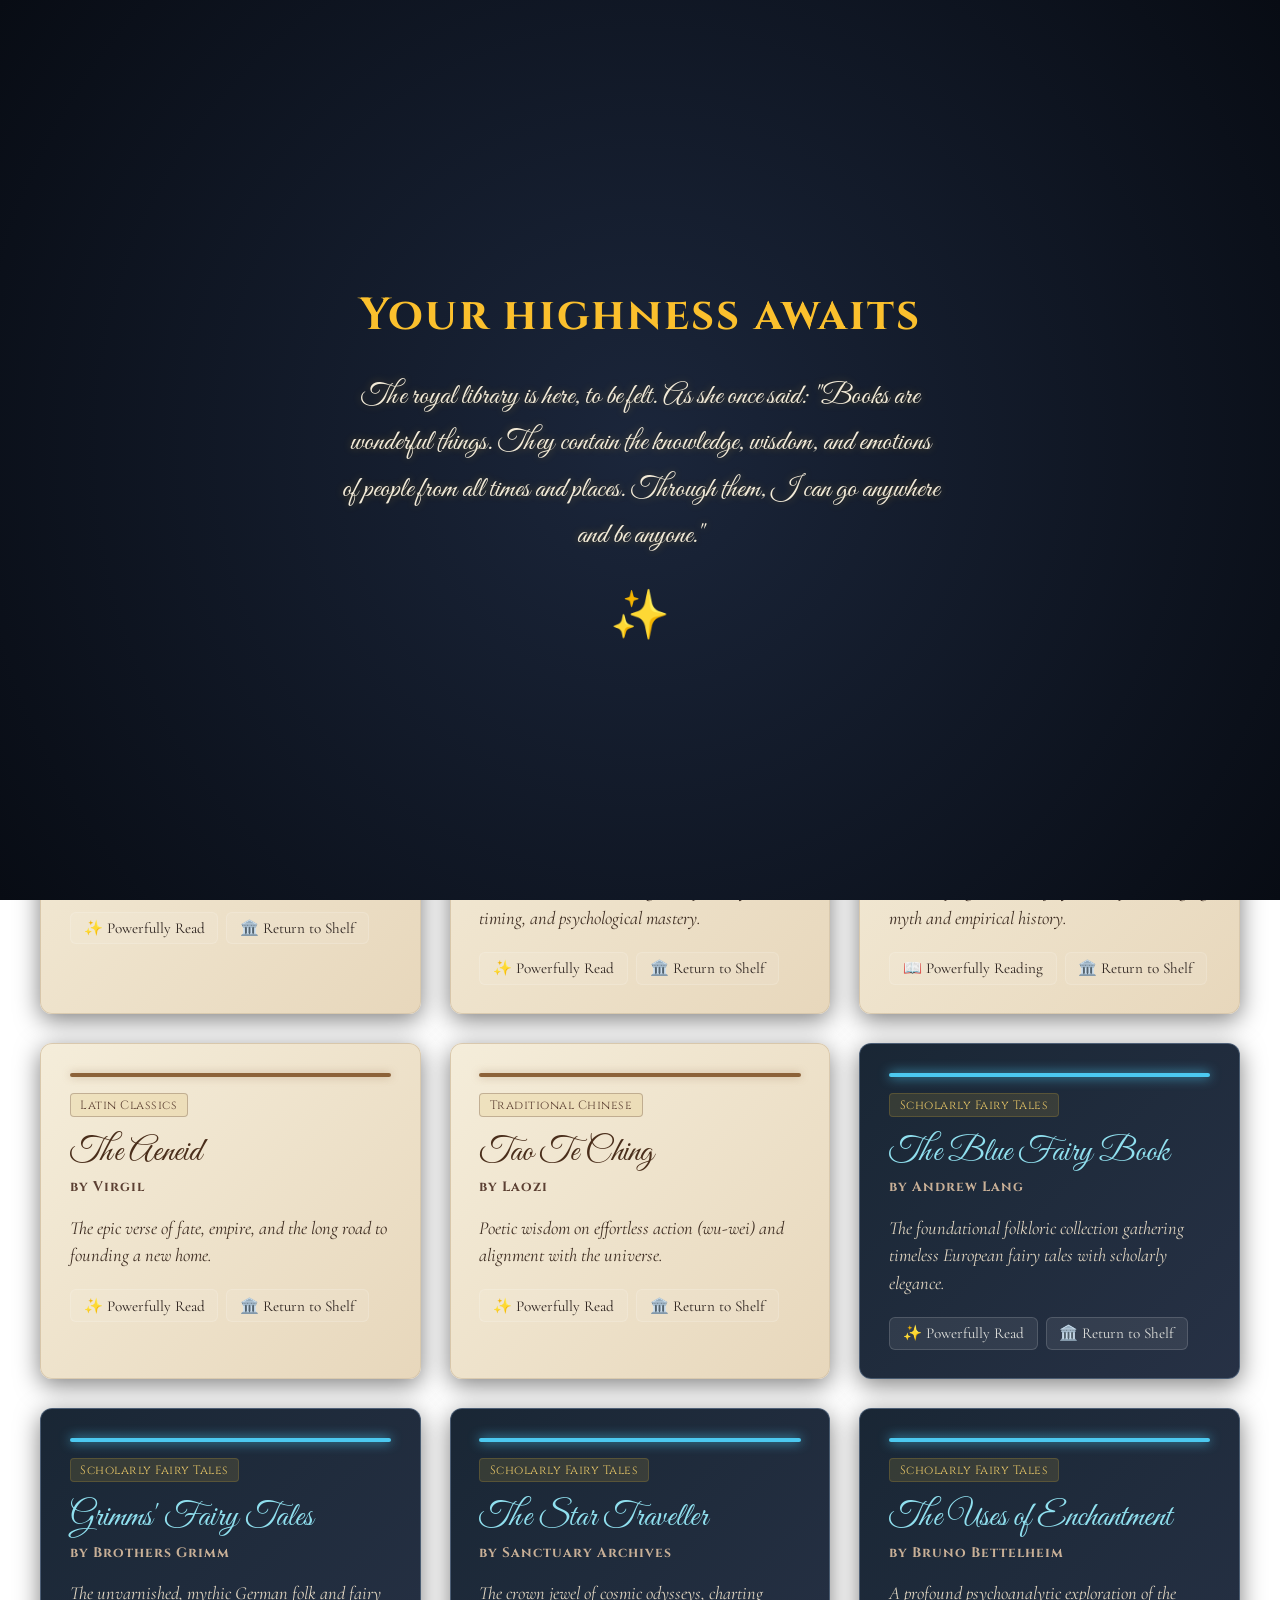
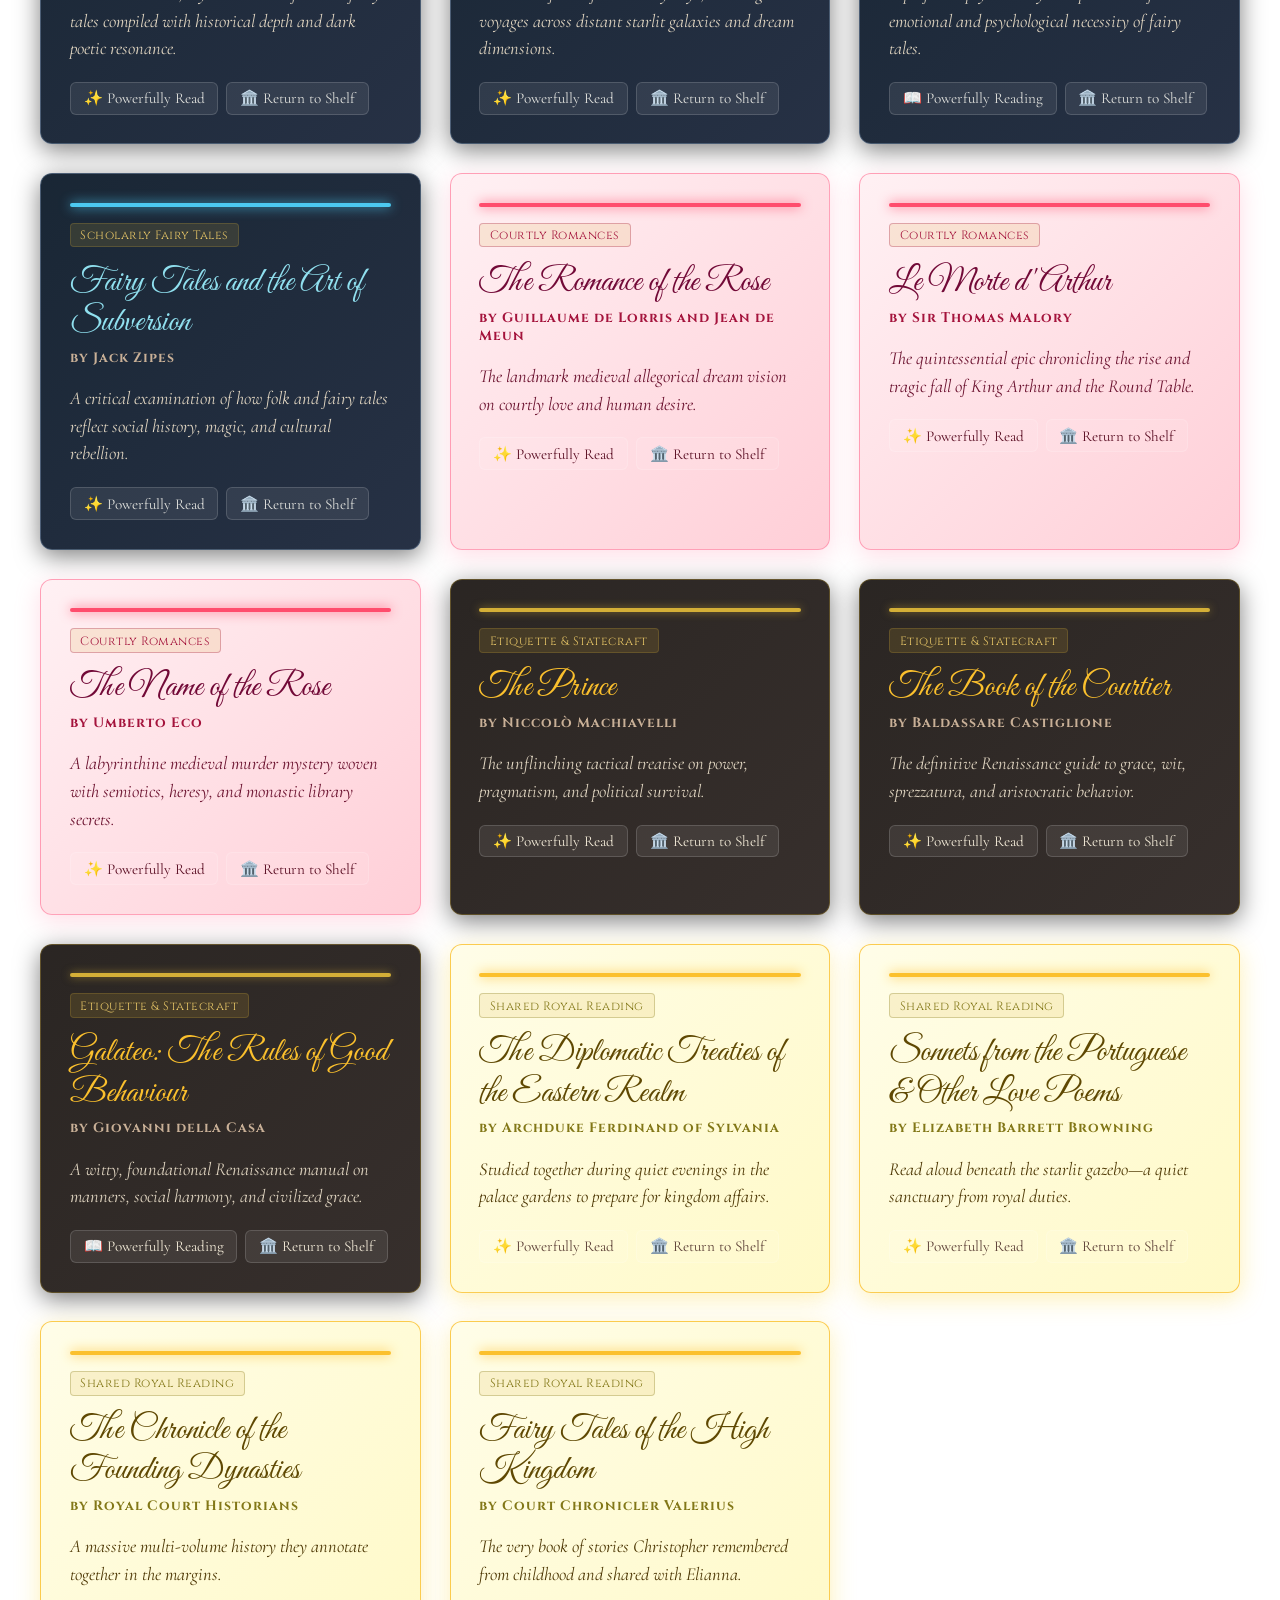
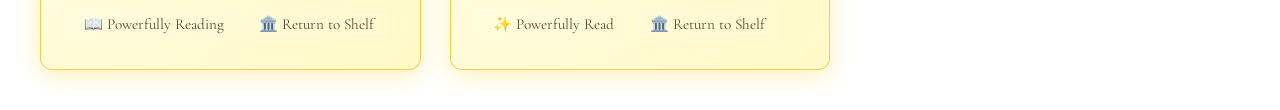
==== commit bb85ad3a: "Add files via upload" ====
--- a/royalindex.html
+++ b/royalindex.html
@@ -4,11 +4,7 @@
     <meta charset="UTF-8">
     <meta name="viewport" content="width=device-width, initial-scale=1.0">
     <title>The Royal Library - Bibliophile Princess Royal Library</title>
-<<<<<<< HEAD
-    <link rel="stylesheet" href="style.css">
-=======
     <link rel="stylesheet" href="royalstyle.css">
->>>>>>> 433756fcc31fa3e6872817a356e6941cd2d38a20
 </head>
 <body>
 
@@ -25,13 +21,8 @@
     <header class="royal-header">
         <div class="header-inner">
             <span class="royal-badge">v11-bibliophile-princess-royal</span>
-<<<<<<< HEAD
-            <h1>The  ROYAL LIBRARY</h1>
-            <p class="royal-tagline">Reading makes me feel like I'm escaping to a world of endless possibilities.".</p>
-=======
-            <h1>The Library of Our Dreams</h1>
-            <p class="royal-tagline">Where ancient scrolls, cosmic odysseys, courtly romances, and quiet royal readings rest in eternity.</p>
->>>>>>> 433756fcc31fa3e6872817a356e6941cd2d38a20
+            <h1>THE ROYAL LIBRARY/h1>
+            <p class="royal-tagline">To Elianna, there's nothing more serious than books. She won't allow anyone to disrespect and damage books. In her eyes, someone who burns books can no longer be called human.</p>
             
             <!-- 🖋️ Scribe & Export Action Buttons -->
             <div class="header-actions" style="margin-top: 1.5rem; display: flex; justify-content: center; gap: 1rem; flex-wrap: wrap;">
@@ -92,10 +83,6 @@
     </main>
 
     <!-- Core Script -->
-<<<<<<< HEAD
-    <script src="refractor.js"></script>
-=======
     <script src="royalibrary.js"></script>
->>>>>>> 433756fcc31fa3e6872817a356e6941cd2d38a20
 </body>
 </html>
